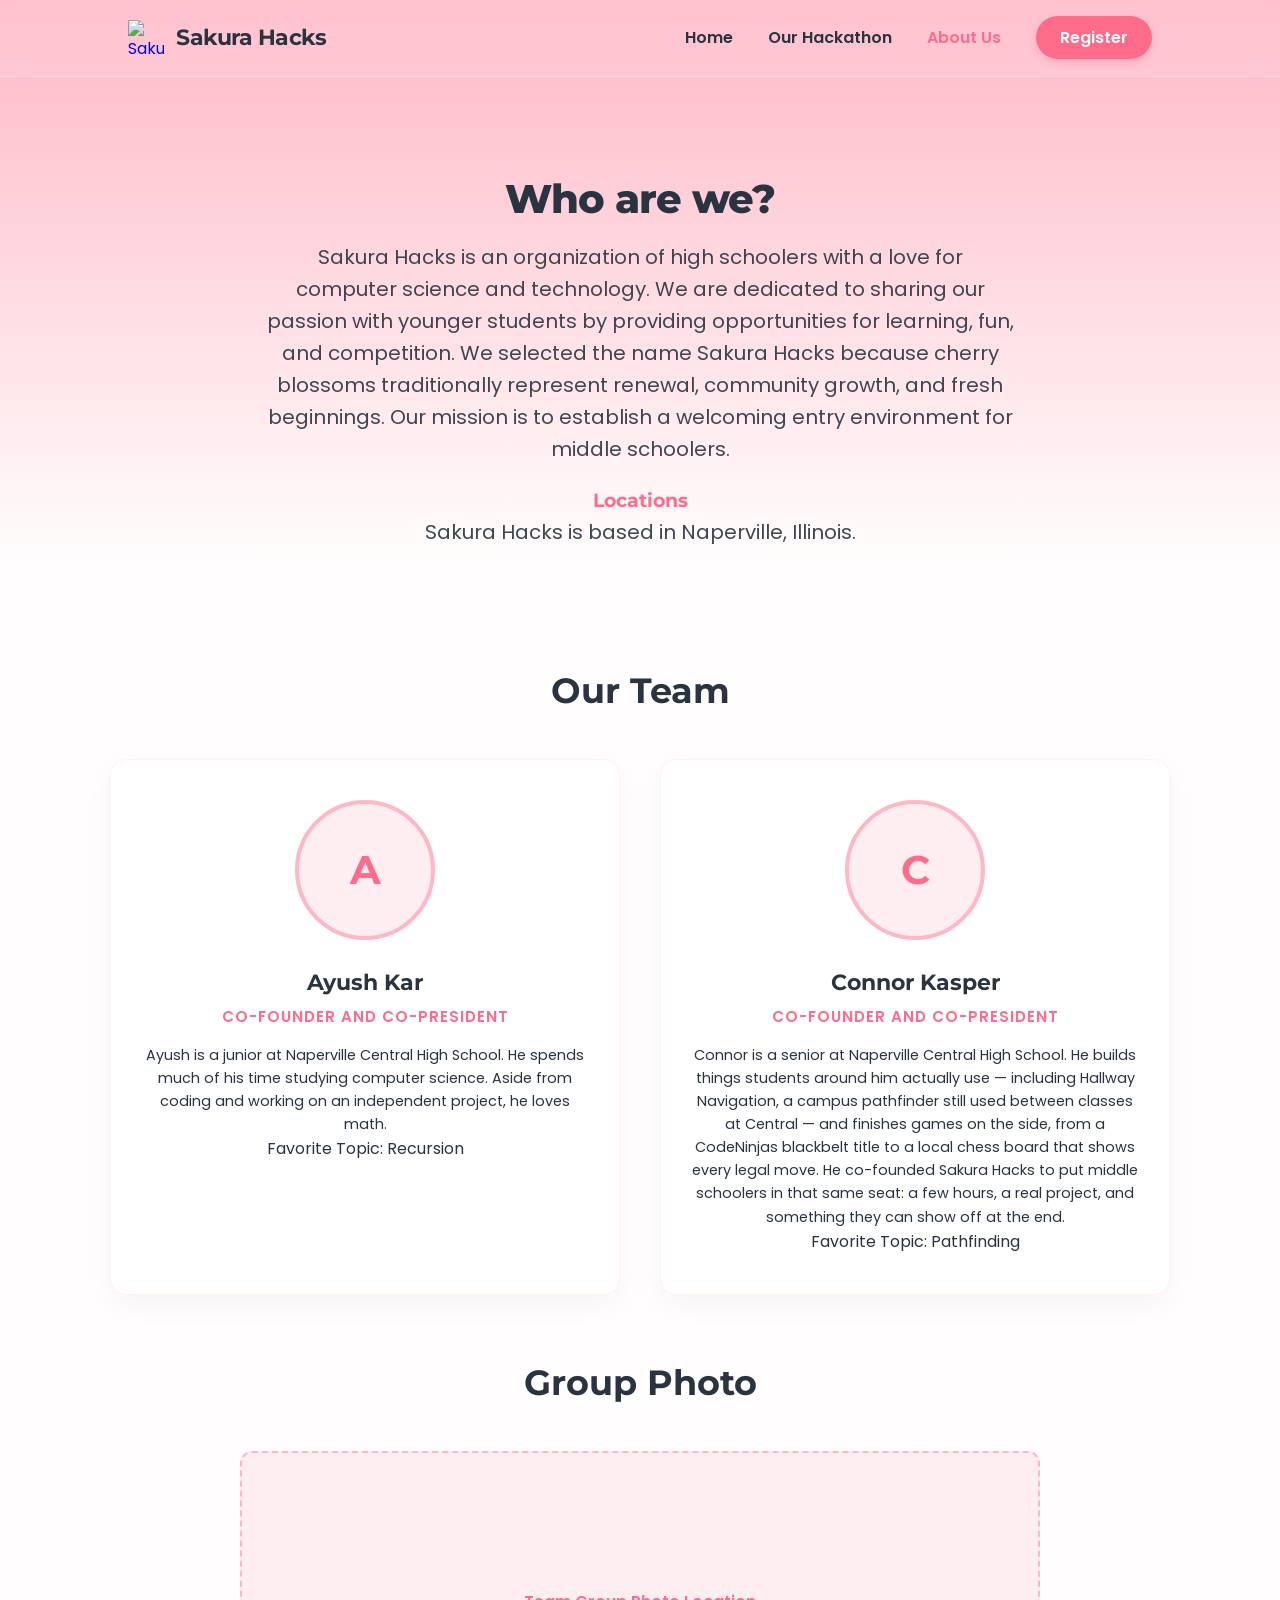
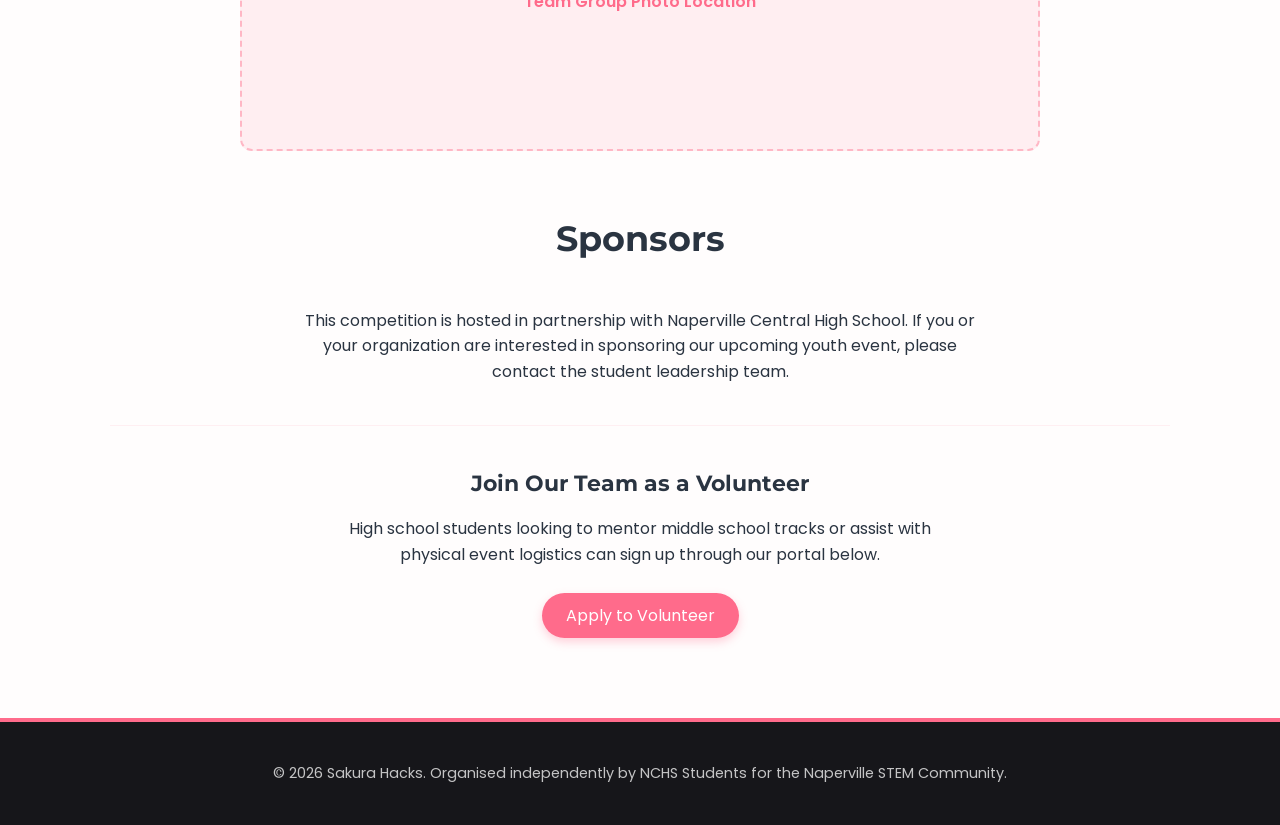
==== about.html @ e5cfa06b "Fill in Connor Kasper's founder bio on About. Co-authored-by: Cursor <cursoragent@cursor.com>" ====
<!DOCTYPE html>
<html lang="en">
<head>
    <meta charset="UTF-8">
    <meta name="viewport" content="width=device-width, initial-scale=1.0">
    <title>Sakura Hacks | About Us</title>
    <link rel="icon" type="image/png" href="images/logo.png">
    <link rel="stylesheet" href="style.css">
    <script src="script.js" defer></script>
</head>
<body>

    <header>
        <a href="index.html" class="logo-container">
            <img src="images/logo.png" alt="Sakura Hacks Logo" style="width: 36px; height: 36px; object-fit: contain;">
            <span class="logo-text">Sakura Hacks</span>
        </a>
        <nav>
            <ul>
                <li><a href="index.html">Home</a></li>
                <li><a href="hackathon.html">Our Hackathon</a></li>
                <li class="active-tab"><a href="about.html">About Us</a></li>
                <li><a href="https://forms.google.com" target="_blank" class="cta-btn">Register</a></li>
            </ul>
        </nav>
    </header>

    <div class="container">
        <section class="hero" style="padding-bottom: 20px;">
            <h1 class="six-letter-desc" style="font-size: 2.5rem;">Who are we?</h1>
            <p style="max-width: 750px; margin-bottom: 20px;">Sakura Hacks is an organization of high schoolers with a love for computer science and technology. We are dedicated to sharing our passion with younger students by providing opportunities for learning, fun, and competition. We selected the name Sakura Hacks because cherry blossoms traditionally represent renewal, community growth, and fresh beginnings. Our mission is to establish a welcoming entry environment for middle schoolers.</p>
            <h3 style="font-family: 'Montserrat', sans-serif; color: var(--deep-blossom); font-size: 1.2rem;">Locations</h3>
            <p>Sakura Hacks is based in Naperville, Illinois.</p>
        </section>

        <section class="schedule-section">
            <h2 class="section-title">Our Team</h2>
            <div class="founders-grid">
                <div class="founder-card">
                    <div class="avatar-frame">
                        <img src="images/ayush.jpg" class="avatar-img" onerror="this.style.display='none'; this.nextElementSibling.style.display='block';" alt="Ayush Kar">
                        <span class="avatar-fallback" style="display: none;">A</span>
                    </div>
                    <h3 style="font-family: 'Montserrat', sans-serif; font-size: 1.4rem;">Ayush Kar</h3>
                    <div class="founder-title">Co-Founder and Co-President</div>
                    <p style="font-size: 0.9rem;">Ayush is a junior at Naperville Central High School. He spends much of his time studying computer science. Aside from coding and working on an independent project, he loves math.</p>
                    <span class="sub">Favorite Topic: Recursion</span>
                </div>
                
                <div class="founder-card">
                    <div class="avatar-frame">
                        <img src="images/connor.jpg" class="avatar-img" onerror="this.style.display='none'; this.nextElementSibling.style.display='block';" alt="Connor Kasper">
                        <span class="avatar-fallback" style="display: none;">C</span>
                    </div>
                    <h3 style="font-family: 'Montserrat', sans-serif; font-size: 1.4rem;">Connor Kasper</h3>
                    <div class="founder-title">Co-Founder and Co-President</div>
                    <p style="font-size: 0.9rem;">Connor is a senior at Naperville Central High School. He builds things students around him actually use — including Hallway Navigation, a campus pathfinder still used between classes at Central — and finishes games on the side, from a CodeNinjas blackbelt title to a local chess board that shows every legal move. He co-founded Sakura Hacks to put middle schoolers in that same seat: a few hours, a real project, and something they can show off at the end.</p>
                    <span class="sub">Favorite Topic: Pathfinding</span>
                </div>
            </div>
        </section>

        <section class="schedule-section" style="text-align: center;">
            <h2 class="section-title">Group Photo</h2>
            <div style="width: 100%; max-width: 800px; min-height: 300px; background-color: #ffeef1; border: 2px dashed var(--sakura-pink); border-radius: 12px; margin: 0 auto; display: flex; align-items: center; justify-content: center; overflow: hidden;">
                <img src="images/group.jpg" onerror="this.style.display='none'; this.nextElementSibling.style.display='block';" style="width: 100%; height: auto; display: block;" alt="Sakura Hacks Team">
                <span style="display: none; color: var(--deep-blossom); font-weight: 600;">Team Group Photo Location</span>
            </div>
        </section>

        <section class="schedule-section" style="text-align: center; margin-bottom: 40px;">
            <h2 class="section-title">Sponsors</h2>
            <p style="max-width: 700px; margin: 0 auto 30px auto;">This competition is hosted in partnership with Naperville Central High School. If you or your organization are interested in sponsoring our upcoming youth event, please contact the student leadership team.</p>
            
            <div style="border-top: 1px solid rgba(255, 183, 197, 0.2); padding-top: 40px; margin-top: 40px;">
                <h3 style="font-family: 'Montserrat', sans-serif; font-size: 1.4rem; margin-bottom: 15px;">Join Our Team as a Volunteer</h3>
                <p style="max-width: 600px; margin: 0 auto 25px auto;">High school students looking to mentor middle school tracks or assist with physical event logistics can sign up through our portal below.</p>
                <a href="https://forms.google.com" target="_blank" class="cta-btn" style="display: inline-block;">Apply to Volunteer</a>
            </div>
        </section>
    </div>

    <footer>
        <p>&copy; 2026 Sakura Hacks. Organised independently by NCHS Students for the Naperville STEM Community.</p>
    </footer>

</body>
</html>
---- style.css ----
@import url('https://fonts.googleapis.com/css2?family=Montserrat:wght@700;800&family=Poppins:wght@400;600&display=swap');

:root {
    --sakura-pink: #FFB7C5;
    --deep-blossom: #FF6B8B;
    --cloud-white: #FFFDFD;
    --matte-black: #16161A;
    --text-dark: #2A3441;
}

* {
    margin: 0;
    padding: 0;
    box-sizing: border-box;
}

body {
    font-family: 'Poppins', sans-serif;
    color: var(--text-dark);
    line-height: 1.6;
    background: linear-gradient(180deg, var(--sakura-pink) 0%, var(--cloud-white) 35rem);
    background-repeat: no-repeat;
    background-color: var(--cloud-white);
    min-height: 100vh;
    display: flex;
    flex-direction: column;
}

header {
    display: flex;
    justify-content: space-between;
    align-items: center;
    padding: 20px 10%;
    background-color: rgba(255, 255, 255, 0.15);
    backdrop-filter: blur(12px);
    -webkit-backdrop-filter: blur(12px);
    position: sticky;
    top: 0;
    z-index: 1000;
    border-bottom: 1px solid rgba(255, 255, 255, 0.2);
}

.logo-container {
    display: flex;
    align-items: center;
    gap: 12px;
    text-decoration: none;
}

.logo-text {
    font-family: 'Montserrat', sans-serif;
    font-weight: 700;
    font-size: 1.4rem;
    color: var(--text-dark);
    letter-spacing: -0.5px;
}

nav ul {
    display: flex;
    list-style: none;
    gap: 35px;
    align-items: center;
}

nav a {
    text-decoration: none;
    color: var(--text-dark);
    font-weight: 600;
    font-size: 1rem;
    cursor: pointer;
    transition: color 0.2s ease;
}

nav a:hover, nav li.active-tab a {
    color: var(--deep-blossom);
}

.cta-btn {
    background-color: var(--deep-blossom);
    color: white !important;
    padding: 10px 24px;
    border-radius: 25px;
    box-shadow: 0 4px 10px rgba(255, 107, 139, 0.3);
    transition: transform 0.2s ease, background-color 0.2s ease, box-shadow 0.2s ease;
    text-decoration: none;
}

.cta-btn:hover {
    background-color: #e25473;
    transform: translateY(-1px);
    box-shadow: 0 6px 14px rgba(255, 107, 139, 0.4);
}

.container {
    max-width: 1100px;
    width: 100%;
    margin: 0 auto;
    padding: 40px 20px;
    flex: 1;
    animation: fadeIn 0.4s ease forwards;
}

@keyframes fadeIn {
    from { opacity: 0; transform: translateY(10px); }
    to { opacity: 1; transform: translateY(0); }
}

.hero {
    text-align: center;
    padding: 60px 20px 40px 20px;
}

.status-tag {
    display: inline-flex;
    align-items: center;
    background-color: rgba(255, 107, 139, 0.12);
    border: 1px solid rgba(255, 107, 139, 0.3);
    color: var(--deep-blossom);
    padding: 6px 16px;
    border-radius: 20px;
    font-size: 0.85rem;
    font-weight: 600;
    margin-bottom: 20px;
    letter-spacing: 0.5px;
}

.six-letter-desc {
    font-family: 'Montserrat', sans-serif;
    font-size: 4rem;
    font-weight: 800;
    letter-spacing: -1px;
    color: var(--text-dark);
    line-height: 1.1;
    margin-bottom: 20px;
}

.hero p {
    font-size: 1.25rem;
    max-width: 600px;
    margin: 0 auto 35px auto;
    color: var(--text-dark);
    opacity: 0.9;
}

.info-grid {
    display: grid;
    grid-template-columns: repeat(auto-fit, minmax(280px, 1fr));
    gap: 25px;
    margin-top: 20px;
}

.info-card {
    background: white;
    padding: 30px 25px;
    border-radius: 16px;
    box-shadow: 0 10px 30px rgba(0,0,0,0.04);
    border: 1px solid rgba(255, 183, 197, 0.2);
    text-align: center;
}

.info-card h3 {
    margin-bottom: 12px;
    font-family: 'Montserrat', sans-serif;
    color: var(--deep-blossom);
    font-size: 1.3rem;
}

.schedule-section, .faq-section {
    margin-top: 60px;
}

#countdown-timer {
    font-family: 'Montserrat', sans-serif;
    background: rgba(255, 183, 197, 0.13);
    border-radius: 12px;
    padding: 18px 0;
    margin-bottom: 8px;
    box-shadow: 0 2px 8px rgba(255, 183, 197, 0.08);
}

#timezone-select {
    background: #fff;
    border: 1px solid #ffd6e0;
    color: var(--text-dark);
    font-family: inherit;
    font-size: 1rem;
    border-radius: 6px;
    padding: 6px 12px;
    margin-bottom: 8px;
    outline: none;
    transition: border 0.2s;
}
#timezone-select:focus {
    border: 1.5px solid var(--deep-blossom);
}
#countdown-event-time {
    font-size: 1rem;
    color: #888;
    margin-top: 2px;
}

.section-title {
    text-align: center;
    margin-bottom: 40px;
    font-family: 'Montserrat', sans-serif;
    font-size: 2.2rem;
}

.timeline {
    background: white;
    padding: 20px 40px;
    border-radius: 16px;
    box-shadow: 0 10px 30px rgba(0,0,0,0.04);
    border: 1px solid rgba(255, 183, 197, 0.2);
}

.timeline-item {
    display: flex;
    padding: 20px 0;
    border-bottom: 1px solid #f3f3f3;
    align-items: flex-start;
}

/* Live schedule highlight styles */
.live-item.current {
    background: linear-gradient(90deg, #ffe3ec 0%, #fff 100%);
    border-left: 5px solid var(--deep-blossom);
    box-shadow: 0 2px 12px rgba(255,107,139,0.07);
}
.live-item.upcoming {
    background: linear-gradient(90deg, #fff6fa 0%, #fff 100%);
    border-left: 5px solid var(--sakura-pink);
}
.live-item.done {
    opacity: 0.6;
}
.live-status {
    display: inline-block;
    margin-left: 12px;
    font-size: 0.92em;
    font-weight: 600;
    padding: 2px 10px;
    border-radius: 12px;
    vertical-align: middle;
}
.live-now {
    background: var(--deep-blossom);
    color: #fff;
}
.live-upcoming {
    background: var(--sakura-pink);
    color: var(--matte-black);
}
.live-done {
    background: #e0e0e0;
    color: #888;
}

.timeline-item:last-child {
    border-bottom: none;
}

.time {
    font-weight: 600;
    color: var(--deep-blossom);
    width: 120px;
    flex-shrink: 0;
}

.accordion-item {
    background: white;
    margin-bottom: 15px;
    border-radius: 12px;
    box-shadow: 0 4px 15px rgba(0,0,0,0.02);
    border: 1px solid rgba(255, 183, 197, 0.15);
    overflow: hidden;
}

.accordion-header {
    width: 100%;
    background: none;
    border: none;
    text-align: left;
    padding: 22px;
    font-size: 1.15rem;
    font-weight: 600;
    color: var(--text-dark);
    cursor: pointer;
    display: flex;
    justify-content: space-between;
    align-items: center;
}

.accordion-header:hover {
    background-color: rgba(255, 183, 197, 0.05);
}

.accordion-header::after {
    content: '+';
    font-size: 1.5rem;
    font-weight: 400;
    color: var(--deep-blossom);
    transition: transform 0.2s ease;
}

.accordion-item.active .accordion-header::after {
    transform: rotate(45deg);
}

.accordion-content {
    max-height: 0;
    overflow: hidden;
    transition: max-height 0.3s cubic-bezier(0, 1, 0, 1);
    padding: 0 22px;
}

.accordion-item.active .accordion-content {
    padding: 0 22px 22px 22px;
    max-height: 3000px;
    transition: max-height 0.3s cubic-bezier(1, 0, 1, 0);
}

.founders-grid {
    display: grid;
    grid-template-columns: repeat(auto-fit, minmax(320px, 1fr));
    gap: 40px;
    margin-top: 40px;
}

.founder-card {
    background: white;
    border-radius: 16px;
    box-shadow: 0 10px 30px rgba(0,0,0,0.04);
    border: 1px solid rgba(255, 183, 197, 0.2);
    text-align: center;
    padding: 40px 30px;
}

.avatar-frame {
    width: 140px;
    height: 140px;
    border-radius: 50%;
    background-color: #ffeef1;
    border: 4px solid var(--sakura-pink);
    margin: 0 auto 25px auto;
    position: relative;
    display: flex;
    align-items: center;
    justify-content: center;
    overflow: hidden;
}

.avatar-img {
    width: 100%;
    height: 100%;
    object-fit: cover;
    position: absolute;
    top: 0;
    left: 0;
    z-index: 2;
}

.avatar-fallback {
    font-family: 'Montserrat', sans-serif;
    font-size: 2.5rem;
    color: var(--deep-blossom);
    font-weight: 700;
    z-index: 1;
}

.founder-title {
    color: var(--deep-blossom);
    font-weight: 600;
    font-size: 0.95rem;
    text-transform: uppercase;
    letter-spacing: 1px;
    margin-top: 4px;
    margin-bottom: 15px;
}

footer {
    text-align: center;
    padding: 40px 20px;
    background-color: var(--matte-black);
    color: rgba(255, 255, 255, 0.75);
    font-size: 0.9rem;
    border-top: 4px solid var(--deep-blossom);
    margin-top: auto;
}

@media(max-width: 768px) {
    header { padding: 20px 5%; flex-direction: column; gap: 15px; }
    .six-letter-desc { font-size: 3rem; }
    nav ul { gap: 20px; }
}

body::before, body::after {
    content: "🌸";
    position: fixed;
    top: -10%;
    z-index: 9999;
    user-select: none;
    pointer-events: none;
    font-size: 1.5rem;
    animation: fall linear infinite;
}

body::before {
    left: 20%;
    animation-duration: 10s;
    opacity: 0.8;
}

body::after {
    left: 70%;
    animation-duration: 10s;
    animation-delay: 0.4s;
    opacity: 0.6;
    font-size: 1.2rem;
}

html::before {
    content: "🌸";
    position: fixed;
    top: -10%;
    left: 45%;
    z-index: 9999;
    user-select: none;
    pointer-events: none;
    font-size: 1.4rem;
    animation: fall 10s linear infinite;
    animation-delay: 0.8s;
    opacity: 0.7;
}

@keyframes fall {
    0% {
        top: -10%;
        transform: translateX(0) rotate(0deg);
    }
    50% {
        transform: translateX(40px) rotate(180deg);
    }
    100% {
        top: 110%;
        transform: translateX(-20px) rotate(360deg);
    }
}
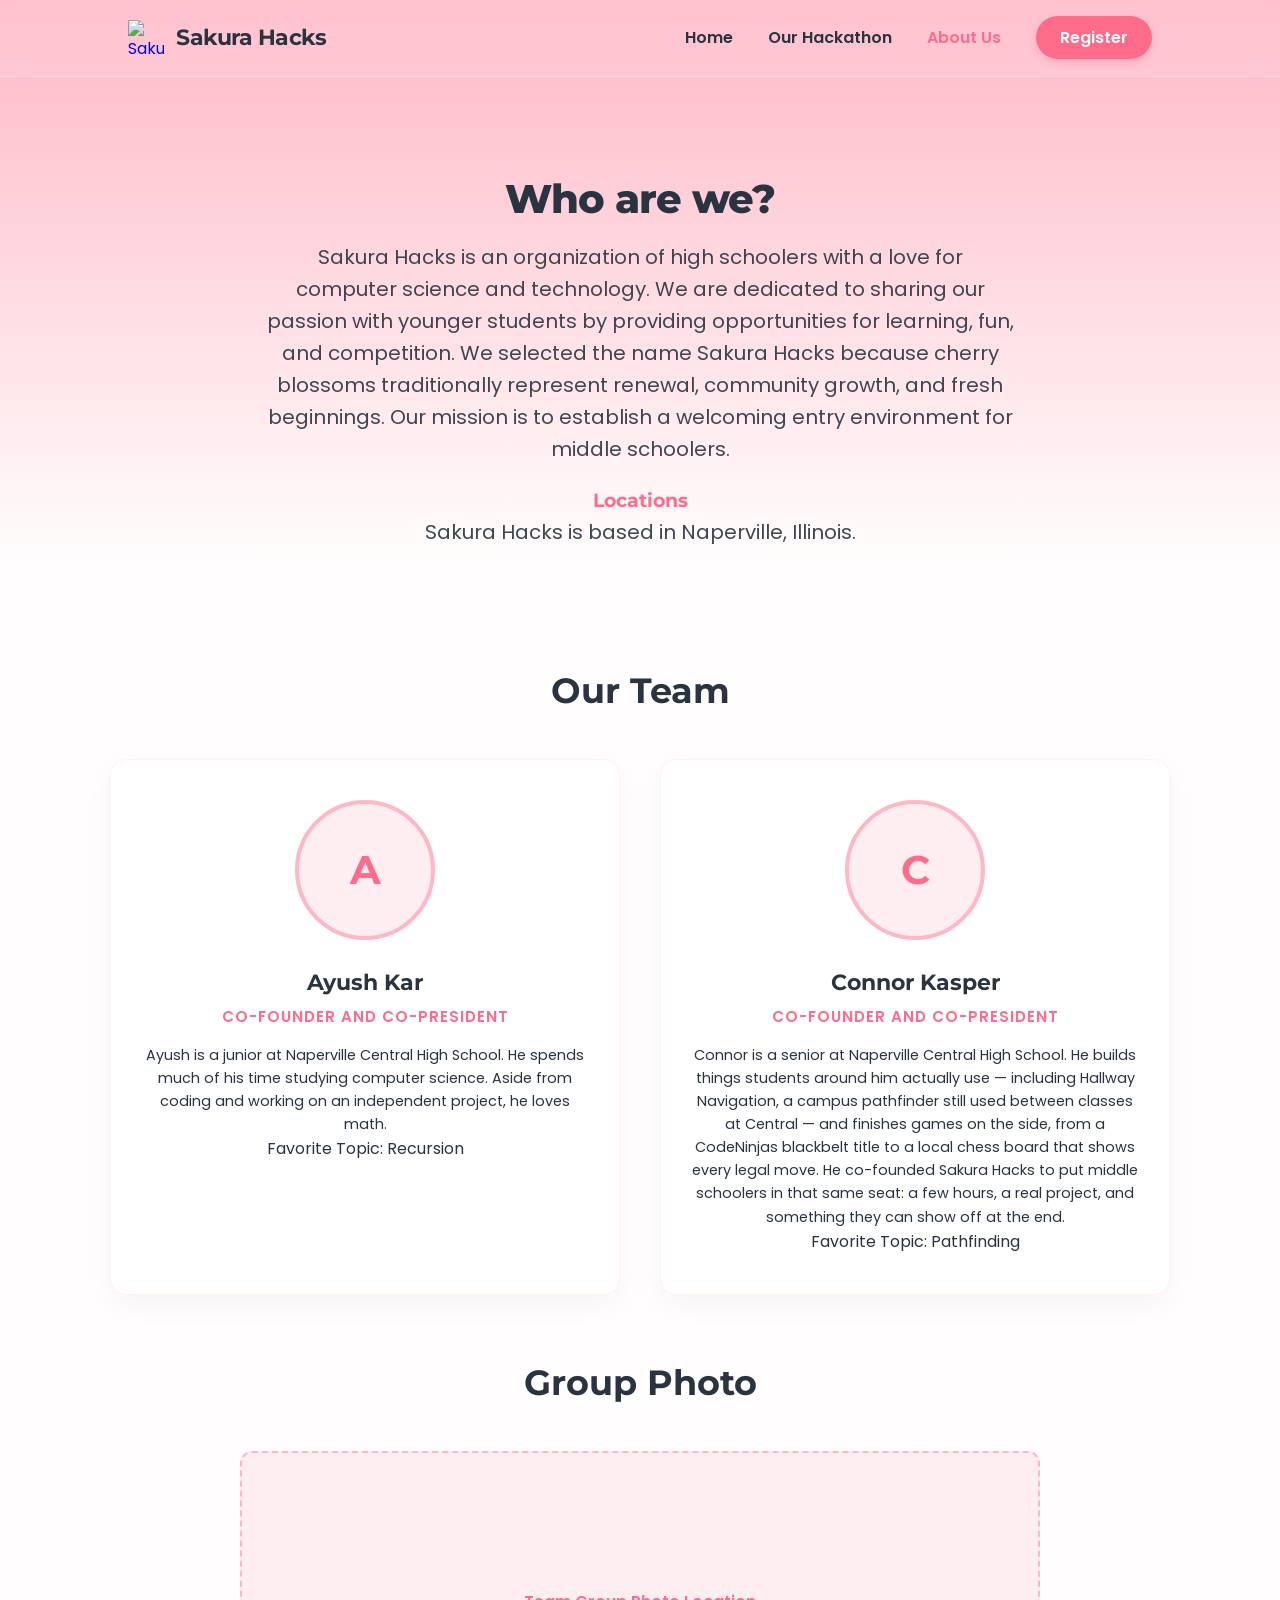
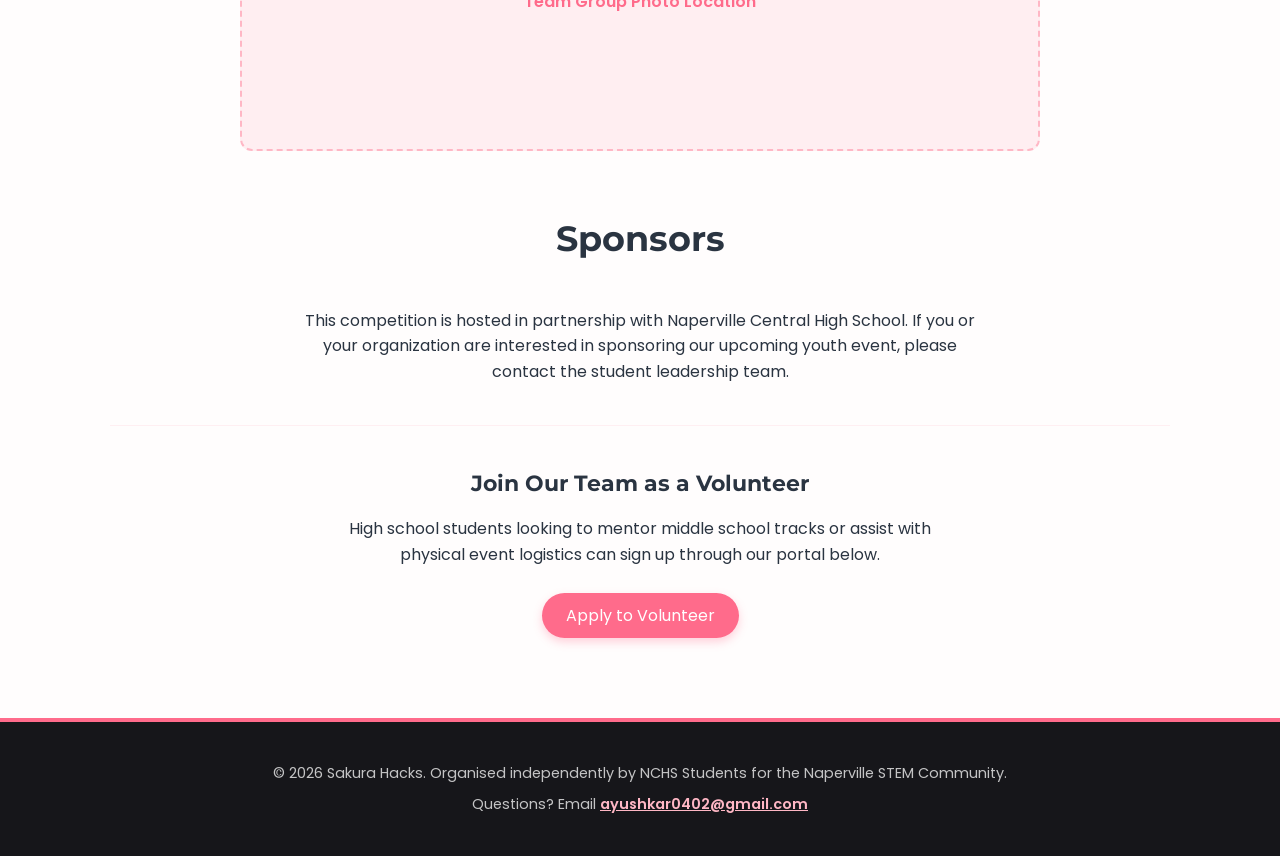
==== commit 86c87c8c: "Add contact email to footer in about.html" ====
--- a/about.html
+++ b/about.html
@@ -5,6 +5,14 @@
     <meta name="viewport" content="width=device-width, initial-scale=1.0">
     <title>Sakura Hacks | About Us</title>
     <link rel="icon" type="image/png" href="images/logo.png">
+    <meta name="description" content="Meet the Naperville Central students behind Sakura Hacks, a free hackathon for middle schoolers in grades 6-8 on Saturday, December 19, 2026.">
+    <meta name="theme-color" content="#FFB7C5">
+    <meta property="og:type" content="website">
+    <meta property="og:site_name" content="Sakura Hacks">
+    <meta property="og:title" content="Sakura Hacks | Youth Hackathon, Dec 19">
+    <meta property="og:description" content="Free coding event for grades 6-8 · Saturday, Dec 19, 2026 · 3:30-7:00 PM · Naperville Central High School. Pizza included!">
+    <meta property="og:image" content="https://kar999-fermat.github.io/sakura-hacks/images/logo.png">
+    <meta name="twitter:card" content="summary">
     <link rel="stylesheet" href="style.css">
     <script src="script.js" defer></script>
 </head>
@@ -20,7 +28,7 @@
                 <li><a href="index.html">Home</a></li>
                 <li><a href="hackathon.html">Our Hackathon</a></li>
                 <li class="active-tab"><a href="about.html">About Us</a></li>
-                <li><a href="https://forms.google.com" target="_blank" class="cta-btn">Register</a></li>
+                <li><a href="https://forms.gle/vuwVGETzDDGGVvjY8" target="_blank" class="cta-btn">Register</a></li>
             </ul>
         </nav>
     </header>
@@ -82,6 +90,7 @@
 
     <footer>
         <p>&copy; 2026 Sakura Hacks. Organised independently by NCHS Students for the Naperville STEM Community.</p>
+        <p style="margin-top: 8px;">Questions? Email <a href="mailto:ayushkar0402@gmail.com" style="color: #FFB7C5; font-weight: 600;">ayushkar0402@gmail.com</a></p>
     </footer>
 
 </body>
--- a/style.css
+++ b/style.css
@@ -388,61 +388,187 @@
     margin-top: auto;
 }
 
-@media(max-width: 768px) {
-    header { padding: 20px 5%; flex-direction: column; gap: 15px; }
-    .six-letter-desc { font-size: 3rem; }
-    nav ul { gap: 20px; }
-}
-
-body::before, body::after {
-    content: "🌸";
+/* --- Hero buttons & quick facts --- */
+.hero-actions {
+    display: flex;
+    gap: 14px;
+    justify-content: center;
+    flex-wrap: wrap;
+}
+
+.cta-btn.big {
+    font-size: 1.1rem;
+    padding: 14px 34px;
+    display: inline-block;
+}
+
+.ghost-btn {
+    display: inline-block;
+    font-size: 1.1rem;
+    font-weight: 600;
+    padding: 12px 30px;
+    border-radius: 25px;
+    border: 2px solid var(--deep-blossom);
+    color: #C93D5E;
+    background: white;
+    text-decoration: none;
+    transition: background-color 0.2s ease, transform 0.2s ease;
+}
+
+.ghost-btn:hover {
+    background-color: rgba(255, 107, 139, 0.08);
+    transform: translateY(-1px);
+}
+
+.quick-facts {
+    display: flex;
+    flex-wrap: wrap;
+    justify-content: center;
+    gap: 8px 22px;
+    margin: -12px auto 32px auto;
+    font-weight: 600;
+    font-size: 1rem;
+}
+
+.quick-facts span {
+    display: inline-flex;
+    align-items: center;
+    gap: 8px;
+}
+
+.quick-facts span::before {
+    content: '';
+    width: 8px;
+    height: 8px;
+    border-radius: 50%;
+    background: var(--deep-blossom);
+}
+
+/* --- Countdown boxes --- */
+.countdown {
+    display: grid;
+    grid-template-columns: repeat(4, minmax(0, 1fr));
+    gap: 14px;
+    max-width: 560px;
+    margin: 0 auto 14px auto;
+}
+
+.countdown-box {
+    background: white;
+    border: 1px solid rgba(255, 183, 197, 0.35);
+    border-radius: 16px;
+    padding: 18px 6px 14px 6px;
+    text-align: center;
+    box-shadow: 0 10px 30px rgba(0, 0, 0, 0.04);
+}
+
+.countdown-num {
+    font-family: 'Montserrat', sans-serif;
+    font-weight: 800;
+    font-size: 2.6rem;
+    line-height: 1;
+    color: var(--deep-blossom);
+    font-variant-numeric: tabular-nums;
+}
+
+.countdown-label {
+    margin-top: 8px;
+    font-size: 0.8rem;
+    font-weight: 600;
+    text-transform: uppercase;
+    letter-spacing: 1.5px;
+    color: #5F6673;
+}
+
+.countdown-done {
+    grid-column: 1 / -1;
+    text-align: center;
+    font-family: 'Montserrat', sans-serif;
+    font-weight: 800;
+    font-size: 1.8rem;
+    color: var(--deep-blossom);
+    padding: 18px 0;
+}
+
+#countdown-event-time {
+    text-align: center;
+    color: #5F6673;
+}
+
+/* --- Falling sakura petals (added by script.js) --- */
+.petals {
     position: fixed;
-    top: -10%;
-    z-index: 9999;
-    user-select: none;
+    inset: 0;
     pointer-events: none;
-    font-size: 1.5rem;
-    animation: fall linear infinite;
-}
-
-body::before {
-    left: 20%;
-    animation-duration: 10s;
-    opacity: 0.8;
-}
-
-body::after {
-    left: 70%;
-    animation-duration: 10s;
-    animation-delay: 0.4s;
-    opacity: 0.6;
-    font-size: 1.2rem;
-}
-
-html::before {
-    content: "🌸";
-    position: fixed;
-    top: -10%;
-    left: 45%;
-    z-index: 9999;
-    user-select: none;
-    pointer-events: none;
-    font-size: 1.4rem;
-    animation: fall 10s linear infinite;
-    animation-delay: 0.8s;
-    opacity: 0.7;
-}
-
-@keyframes fall {
-    0% {
-        top: -10%;
-        transform: translateX(0) rotate(0deg);
-    }
-    50% {
-        transform: translateX(40px) rotate(180deg);
-    }
-    100% {
-        top: 110%;
-        transform: translateX(-20px) rotate(360deg);
-    }
-}
+    z-index: 0;
+    overflow: hidden;
+}
+
+.petal {
+    position: absolute;
+    top: -40px;
+    width: var(--size);
+    height: var(--size);
+    animation: petal-fall var(--dur) linear var(--delay) infinite;
+    will-change: transform;
+}
+
+.petal-inner {
+    width: 100%;
+    height: 100%;
+    animation: petal-sway var(--sway-dur) ease-in-out infinite alternate;
+}
+
+.petal svg {
+    width: 100%;
+    height: 100%;
+    display: block;
+    opacity: var(--op);
+}
+
+@keyframes petal-fall {
+    from { transform: translate3d(0, 0, 0); }
+    to { transform: translate3d(var(--drift), calc(100vh + 80px), 0); }
+}
+
+@keyframes petal-sway {
+    from { transform: translateX(-16px) rotate(-30deg); }
+    to { transform: translateX(16px) rotate(40deg); }
+}
+
+/* Page content sits above the petals; the sticky header stays on top */
+.container, footer {
+    position: relative;
+    z-index: 1;
+}
+
+@media (prefers-reduced-motion: reduce) {
+    .petals { display: none; }
+    .container { animation: none; }
+}
+
+/* --- Phones & tablets --- */
+@media (max-width: 768px) {
+    header { padding: 12px 5%; flex-direction: column; gap: 8px; }
+    .logo-text { font-size: 1.2rem; }
+    nav ul { gap: 16px; }
+    nav a { font-size: 0.92rem; white-space: nowrap; }
+    nav .cta-btn { padding: 7px 18px; }
+    .six-letter-desc { font-size: 2.8rem; }
+    .hero { padding: 36px 10px 30px 10px; }
+    .hero p { font-size: 1.1rem; }
+    .section-title { font-size: 1.7rem; margin-bottom: 24px; }
+    .schedule-section, .faq-section { margin-top: 44px; }
+    .countdown { gap: 8px; }
+    .countdown-box { padding: 14px 4px 12px 4px; border-radius: 12px; }
+    .countdown-num { font-size: 1.9rem; }
+    .countdown-label { font-size: 0.68rem; letter-spacing: 1px; }
+    .timeline { padding: 10px 18px; }
+    .time { width: 80px; }
+}
+
+/* Small phones: the logo already links home, so drop the Home tab to keep the menu on one line */
+@media (max-width: 480px) {
+    nav li:first-child { display: none; }
+    nav ul { gap: 14px; }
+}
